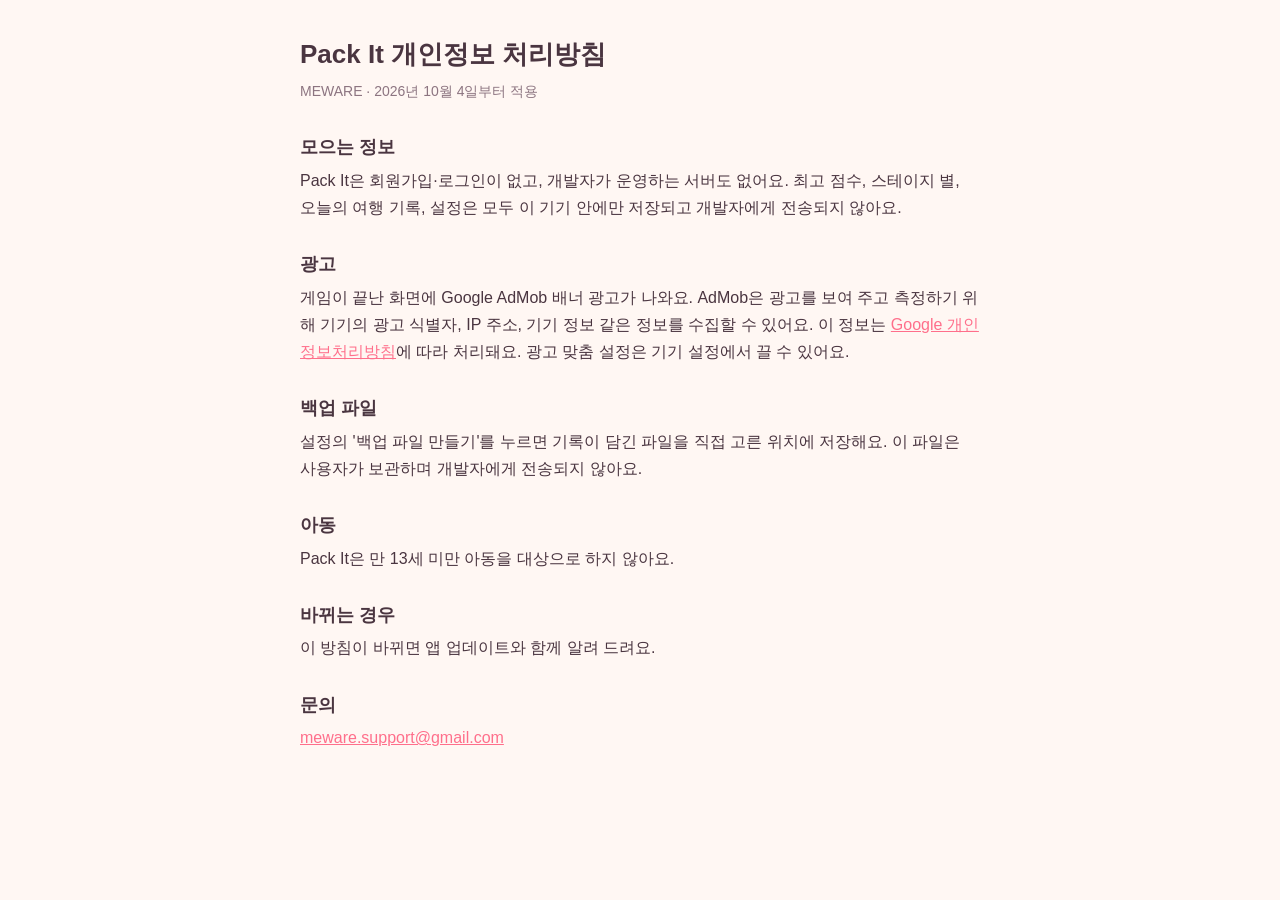
==== packit/privacy.html @ 97f64ead "Add files via upload" ====
<!doctype html>
<html lang="ko">
<head>
<meta charset="utf-8">
<meta name="viewport" content="width=device-width, initial-scale=1">
<title>Pack It 개인정보 처리방침</title>
<link rel="stylesheet" href="../style.css">
</head>
<body>
<main>
<h1>Pack It 개인정보 처리방침</h1>
<p class="muted">MEWARE · 2026년 10월 4일부터 적용</p>

<h2>모으는 정보</h2>
<p>Pack It은 회원가입·로그인이 없고, 개발자가 운영하는 서버도 없어요. 최고 점수, 스테이지 별, 오늘의 여행 기록, 설정은 모두 이 기기 안에만 저장되고 개발자에게 전송되지 않아요.</p>

<h2>광고</h2>
<p>게임이 끝난 화면에 Google AdMob 배너 광고가 나와요. AdMob은 광고를 보여 주고 측정하기 위해 기기의 광고 식별자, IP 주소, 기기 정보 같은 정보를 수집할 수 있어요. 이 정보는 <a href="https://policies.google.com/privacy">Google 개인정보처리방침</a>에 따라 처리돼요. 광고 맞춤 설정은 기기 설정에서 끌 수 있어요.</p>

<h2>백업 파일</h2>
<p>설정의 '백업 파일 만들기'를 누르면 기록이 담긴 파일을 직접 고른 위치에 저장해요. 이 파일은 사용자가 보관하며 개발자에게 전송되지 않아요.</p>

<h2>아동</h2>
<p>Pack It은 만 13세 미만 아동을 대상으로 하지 않아요.</p>

<h2>바뀌는 경우</h2>
<p>이 방침이 바뀌면 앱 업데이트와 함께 알려 드려요.</p>

<h2>문의</h2>
<p><a href="mailto:meware.support@gmail.com">meware.support@gmail.com</a></p>
</main>
</body>
</html>
---- style.css ----
:root { --bg: #FFF7F3; --text: #4A3540; --muted: #8C7480; --accent: #FF6F8B; }
@media (prefers-color-scheme: dark) {
  :root { --bg: #241C20; --text: #F3E9EC; --muted: #B9A7AF; --accent: #FF8FA3; }
}
body { margin: 0; background: var(--bg); color: var(--text);
  font: 16px/1.7 -apple-system, "Apple SD Gothic Neo", "Noto Sans KR", sans-serif; }
main { max-width: 680px; margin: 0 auto; padding: 32px 16px 64px; }
h1 { font-size: 26px; margin: 0 0 4px; }
h2 { font-size: 18px; margin: 28px 0 4px; }
p, li { margin: 4px 0; }
a { color: var(--accent); }
.muted { color: var(--muted); font-size: 14px; }
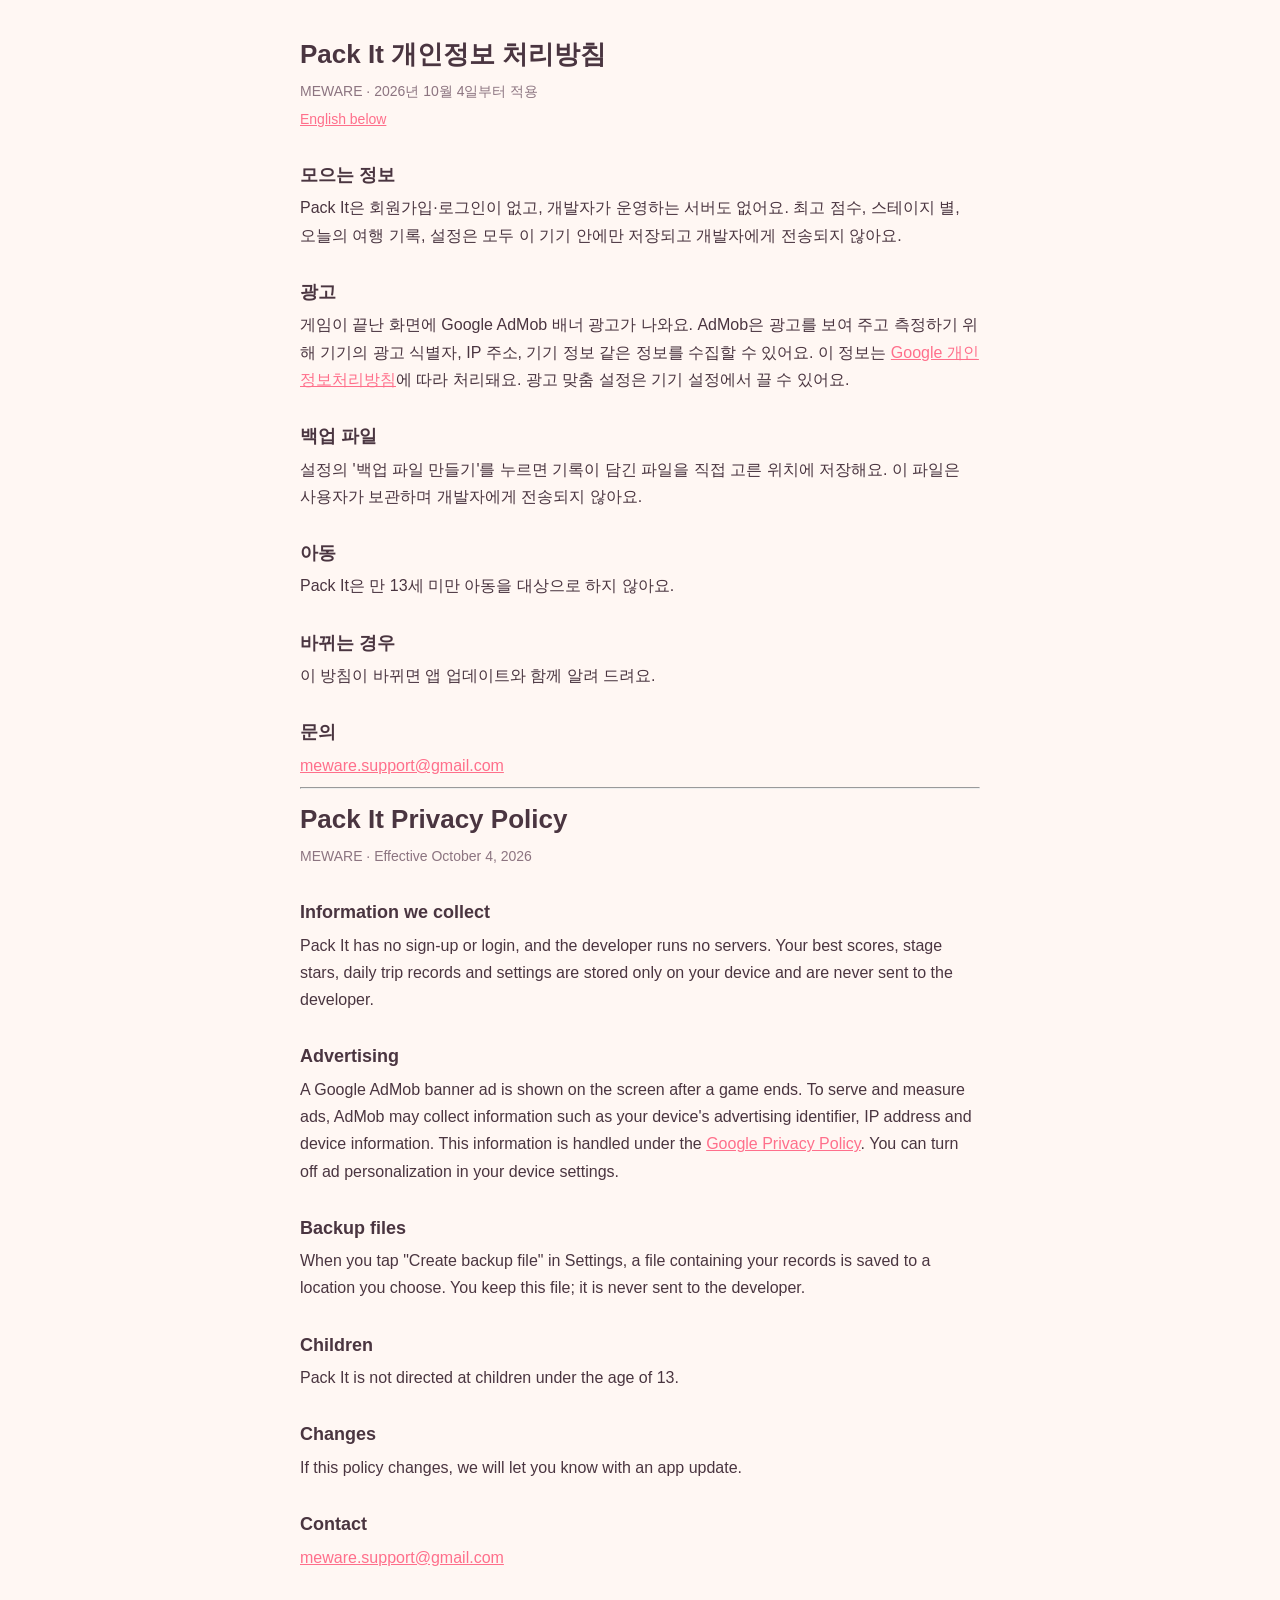
==== commit ecee945a: "Add files via upload" ====
--- a/packit/privacy.html
+++ b/packit/privacy.html
@@ -10,6 +10,7 @@
 <main>
 <h1>Pack It 개인정보 처리방침</h1>
 <p class="muted">MEWARE · 2026년 10월 4일부터 적용</p>
+<p class="muted"><a href="#en">English below</a></p>
 
 <h2>모으는 정보</h2>
 <p>Pack It은 회원가입·로그인이 없고, 개발자가 운영하는 서버도 없어요. 최고 점수, 스테이지 별, 오늘의 여행 기록, 설정은 모두 이 기기 안에만 저장되고 개발자에게 전송되지 않아요.</p>
@@ -28,6 +29,29 @@
 
 <h2>문의</h2>
 <p><a href="mailto:meware.support@gmail.com">meware.support@gmail.com</a></p>
+
+<hr>
+
+<h1 id="en">Pack It Privacy Policy</h1>
+<p class="muted">MEWARE · Effective October 4, 2026</p>
+
+<h2>Information we collect</h2>
+<p>Pack It has no sign-up or login, and the developer runs no servers. Your best scores, stage stars, daily trip records and settings are stored only on your device and are never sent to the developer.</p>
+
+<h2>Advertising</h2>
+<p>A Google AdMob banner ad is shown on the screen after a game ends. To serve and measure ads, AdMob may collect information such as your device's advertising identifier, IP address and device information. This information is handled under the <a href="https://policies.google.com/privacy">Google Privacy Policy</a>. You can turn off ad personalization in your device settings.</p>
+
+<h2>Backup files</h2>
+<p>When you tap "Create backup file" in Settings, a file containing your records is saved to a location you choose. You keep this file; it is never sent to the developer.</p>
+
+<h2>Children</h2>
+<p>Pack It is not directed at children under the age of 13.</p>
+
+<h2>Changes</h2>
+<p>If this policy changes, we will let you know with an app update.</p>
+
+<h2>Contact</h2>
+<p><a href="mailto:meware.support@gmail.com">meware.support@gmail.com</a></p>
 </main>
 </body>
 </html>
